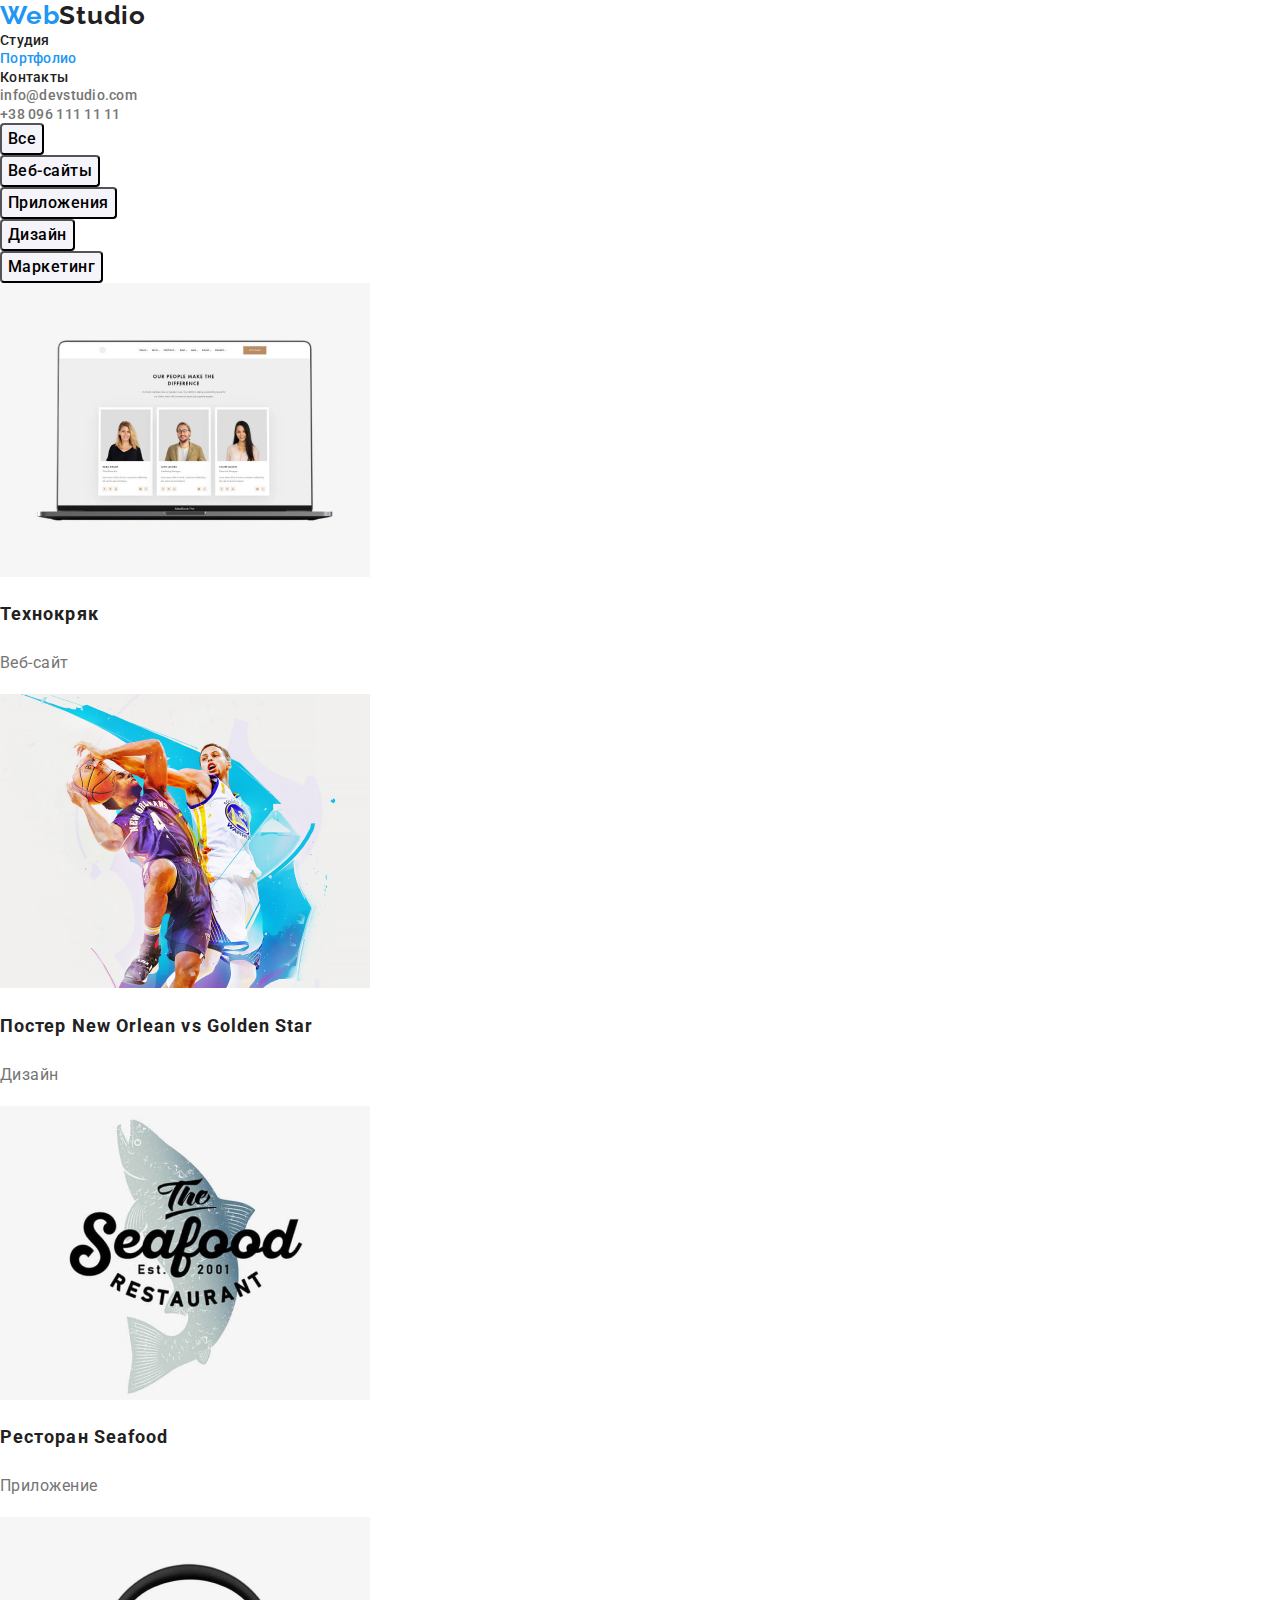
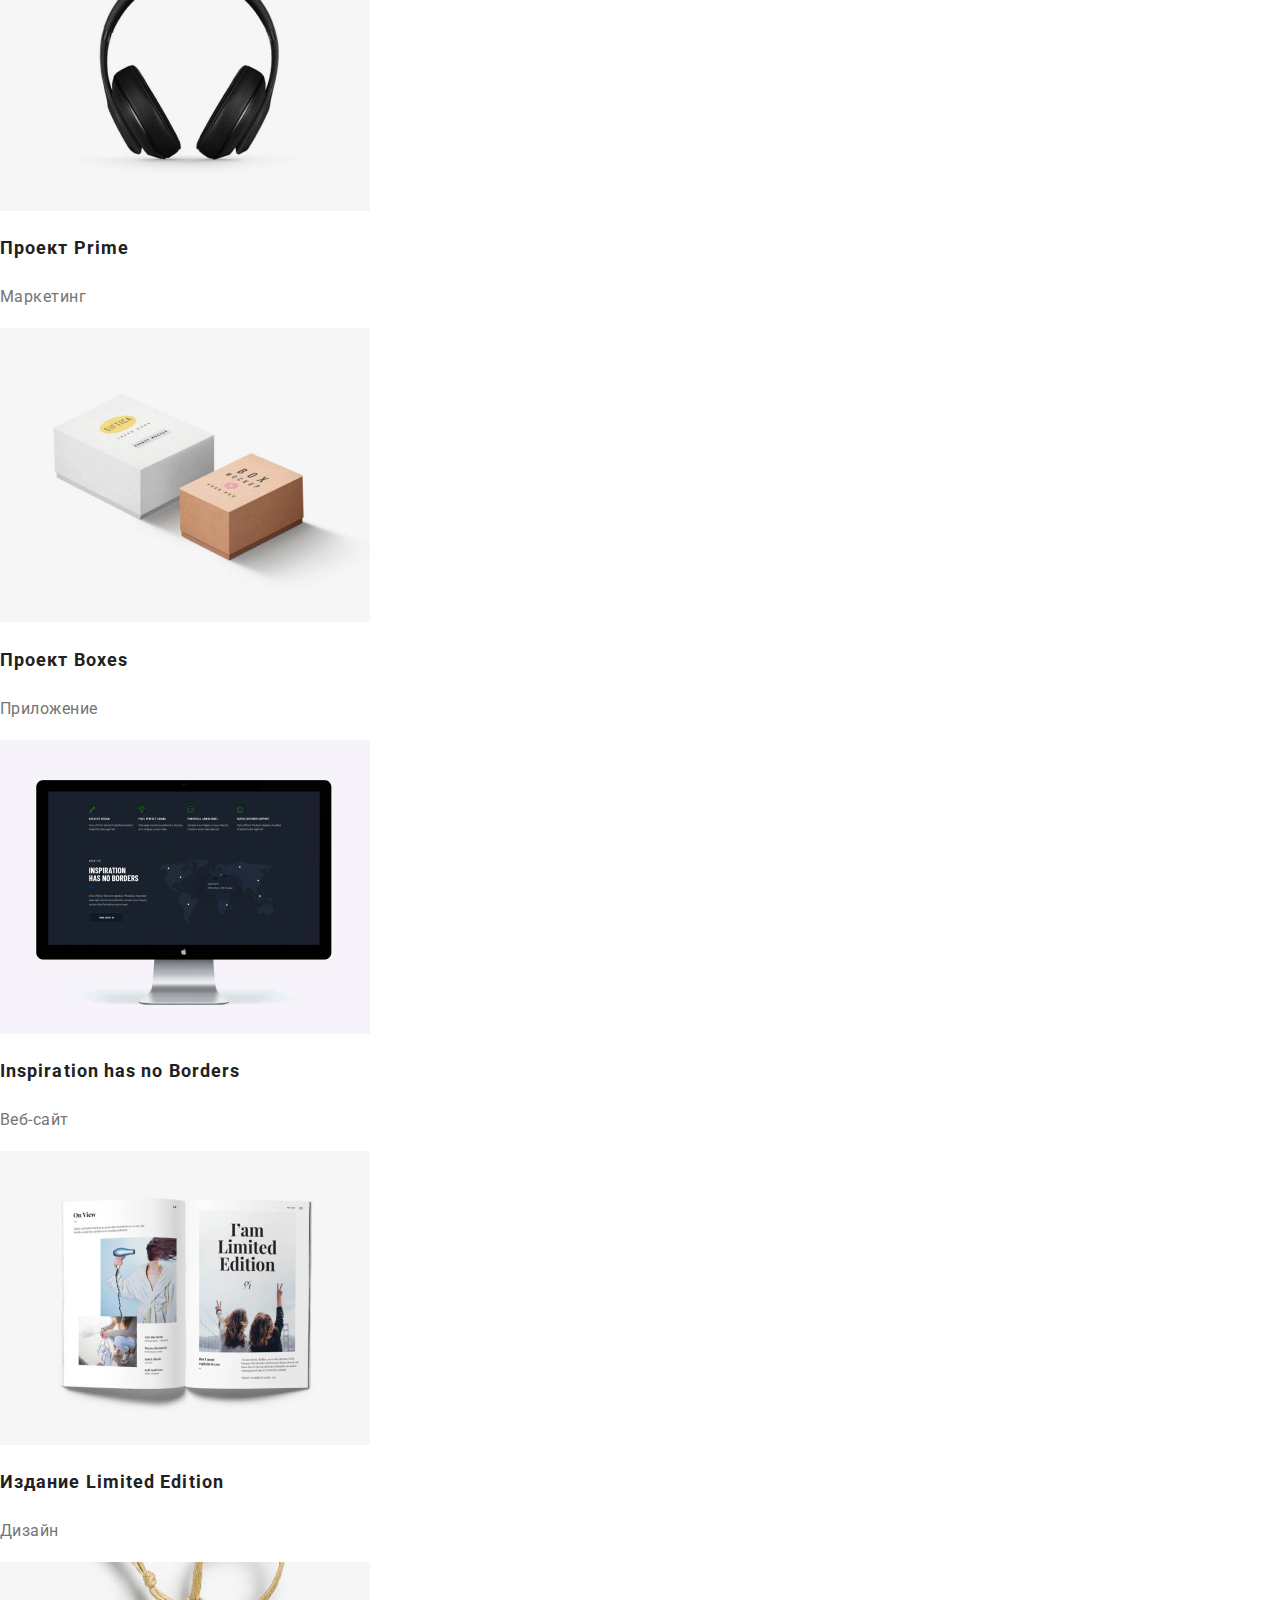
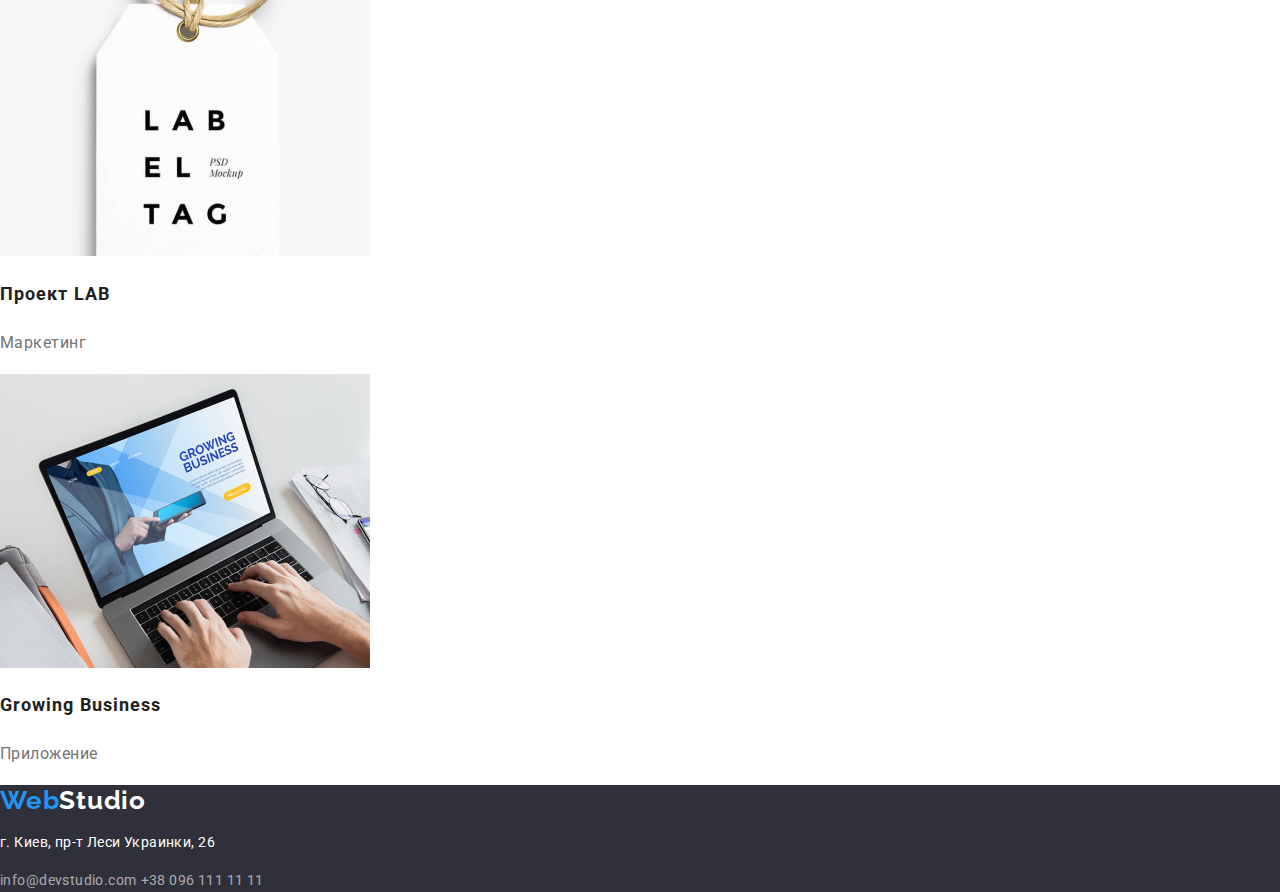
==== portfolio.html @ b707e2c2 "1-commit" ====
<!DOCTYPE html>
<html lang="ru">



<head>
    <meta charset="UTF-8">
    <meta name="viewport" content="width=device-width, initial-scale=1.0">
    <title>WebStudio</title>
    <link rel="preconnect" href="https://fonts.gstatic.com">
    <link href="https://fonts.googleapis.com/css2?family=Raleway:wght@400;700&family=Roboto:wght@400;500;700;900&display=swap" rel="stylesheet">
    <link rel="stylesheet" href="./css/normalize.css">
    <link rel="stylesheet" href="./css/portfolio.css">
    <link rel="stylesheet" href="./css/variables.css">
</head>



<body class="body">
    
    <!-- Шапка сайта -->
    <header class="header">
    
        <!-- Навигация сайта -->
        <nav>
            <!-- Лого сайта -->
            <a class="logotype"><span class="web">Web</span>Studio</a>

            <!-- Ссылки на страницы сайта -->
            <ul class="menu">
                <li><a href="./index.html">Студия</a></li>
                <li><a href="" class="current">Портфолио</a></li>
                <li><a href="">Контакты</a></li>
            </ul>
        </nav>



        <!-- Ссылки на mail и tel -->
        <ul class="contacts">
            <li><a href="mailto:info@devstudio.com">info@devstudio.com</a></li>
            <li><a href="tel:+38-096-111-11-11">+38 096 111 11 11</a></li>
        </ul>

    </header>

    

    <!-- Главный контент -->
    <main>
        
        <!-- Портфолио -->
        <section>
            
            <!-- Кнопки перехода между разделами портфолио -->
            <ul>
                <li><button class="job-btn">Все</button></li>
                <li><button class="job-btn">Веб-сайты</button></li>
                <li><button class="job-btn">Приложения</button></li>
                <li><button class="job-btn">Дизайн</button></li>
                <li><button class="job-btn">Маркетинг</button></li>
            </ul>
            


            <!-- Разделы портфолио -->
            <ul class="job">
                
                <!-- Карточка-1 -->
                <li>
                    <img src="./images/image-8.jpg" alt="Технокряк" width="370"/>
                    <h2 class="job-name">Технокряк</h2>
                    <p class="job-type">Веб-сайт</p>
                </li>



                <!-- Карточка-2 -->
                <li>
                    <img src="./images/image-9.jpg" alt="Постер New Orlean vs Golden Star" width="370"/>
                    <h2 class="job-name">Постер New Orlean vs Golden Star</h2>
                    <p class="job-type">Дизайн</p>
                </li>



                <!-- Карточка-3 -->
                <li>
                    <img src="./images/image-10.jpg" alt="Ресторан Seafood" width="370"/>
                    <h2 class="job-name">Ресторан Seafood</h2>
                    <p class="job-type">Приложение</p>
                </li>



                <!-- Карточка-4 -->
                <li>
                    <img src="./images/image-11.jpg" alt="Проект Prime" width="370"/>
                    <h2 class="job-name">Проект Prime</h2>
                    <p class="job-type">Маркетинг</p>
                </li>



                <!-- Карточка-5 -->
                <li>
                    <img src="./images/image-12.jpg" alt="Проект Boxes" width="370"/>
                    <h2 class="job-name">Проект Boxes</h2>
                    <p class="job-type">Приложение</p>
                </li>



                <!-- Карточка-6 -->
                <li>
                    <img src="./images/image-13.jpg" alt="Inspiration has no Borders" width="370"/>
                    <h2 class="job-name">Inspiration has no Borders</h2>
                    <p class="job-type">Веб-сайт</p>
                </li>



                <!-- Карточка-7 -->
                <li>
                    <img src="./images/image-14.jpg" alt="Издание Limited Edition" width="370"/>
                    <h2 class="job-name">Издание Limited Edition</h2>
                    <p class="job-type">Дизайн</p>
                </li>



                <!-- Карточка-8 -->
                <li>
                    <img src="./images/image-15.jpg" alt="Проект LAB" width="370"/>
                    <h2 class="job-name">Проект LAB</h2>
                    <p class="job-type">Маркетинг</p>
                </li>



                <!-- Карточка-9 -->
                <li>
                    <img src="./images/image-16.jpg" alt="Growing Business" width="370"/>
                    <h2 class="job-name">Growing Business</h2>
                    <p class="job-type">Приложение</p>
                </li>

            </ul>

        </section>

    </main>



    <!-- Футер -->
    <footer class="footer">
        
        <!-- Адрес и связь -->
        <ul>
            <li>
                <a class="footer-logo"><span class="footer-web">Web</span>Studio</a>

                <address class="footer-contacts">    
                    <p>г. Киев, пр-т Леси Украинки, 26</p>
                    <a href="mailto:info@devstudio.com">info@devstudio.com</a>
                    <a href="tel:+38-096-111-11-11">+38 096 111 11 11</a>
                </address>
            </li>
        </ul>

    </footer>



</body>



</html>
---- css/portfolio.css ----
/* OСНОВНОЙ ШРИФТ ДЛЯ ВСЕГО ДОКУМЕНТА И ССІЛОК */

body {
  font-family: 'Roboto', sans-serif;
}


/* HEADER */

.header {
  background-color: var(--bg-white-color);
}

.logotype {
  font-family: 'Raleway', sans-serif;
  font-style: normal;
  font-weight: bold;
  font-size: 26px;
  line-height: 31px;
  letter-spacing: 0.03em;
  color: var(--black-text);
}

.web {
  font-family: 'Raleway', sans-serif;
  font-style: normal;
  font-weight: bold;
  font-size: 26px;
  line-height: 31px;
  letter-spacing: 0.03em;
  color: var(--blue-text);
}

.menu a {
  font-style: normal;
  font-weight: 500;
  font-size: 14px;
  line-height: 16px;
  letter-spacing: 0.02em;
  color: var(--black-text);
}

.menu a.current {
  color: var(--blue-text);
}

.menu a:hover {
  color: var(--blue-text);
}

.contacts a {
  font-style: normal;
  font-weight: 500;
  font-size: 14px;
  line-height: 16px;
  letter-spacing: 0.02em;
  color: var(--gray-text);
}

.contacts a:hover {
  color: var(--blue-text);
}


/* JOB button*/

.job-btn {
  border-radius: 4px;
  background-color: var(--bg-light-gray-color);
  font-style: normal;
  font-weight: 500;
  font-size: 16px;
  line-height: 26px;
  text-align: center;
  letter-spacing: 0.03em;
  color: var(--black-tex);
}

.job-btn:hover,
.job-btn:focus,
.job-btn:active {
  border-radius: 4px;
  background-color: var(--bg-blue-color);
  color: var(--white-text);
}


/* JOB */

.job {
  background-color: var(--bg-white-color);
}

.job-name {
  font-style: normal;
  font-weight: bold;
  font-size: 18px;
  line-height: 36px;
  letter-spacing: 0.06em;
  color: var(--black-text);
}

.job-type {
  font-style: normal;
  font-weight: normal;
  font-size: 16px;
  line-height: 30px;
  letter-spacing: 0.03em;
  color: var(--gray-text);
}


/* FOOTER */

.footer {
  background-color: var(--bg-blue-color-hero);
}

.footer-logo {
  font-family: 'Raleway', sans-serif;
  font-style: normal;
  font-weight: bold;
  font-size: 26px;
  line-height: 31px;
  letter-spacing: 0.03em;
  color: var(--white-text);
}

.footer-web {
  font-family: 'Raleway', sans-serif;
  font-style: normal;
  font-weight: bold;
  font-size: 26px;
  line-height: 31px;
  letter-spacing: 0.03em;
  color: var(--blue-text);
}

.footer-contacts a {
  font-style: normal;
  font-weight: normal;
  font-size: 14px;
  line-height: 24px;
  letter-spacing: 0.03em;
  color: var(--gray-text-op60);
}

.footer-contacts p {
  font-style: normal;
  font-weight: normal;
  font-size: 14px;
  line-height: 24px;
  letter-spacing: 0.03em;
  color: var(--white-text);
}
---- css/variables.css ----
:root {
   --blue-text: #2196F3;
   --black-text: #212121;
   --gray-text: #757575;
   --white-text: #FFFFFF;
   --gray-text-op60: rgba(255, 255, 255, 0.6);

   --bg-white-color: #FFFFFF;
   --bg-blue-color-hero: #2F303A;
   --bg-light-gray-color: #F5F4FA;
   --bg-blue-color: #2196F3;
}
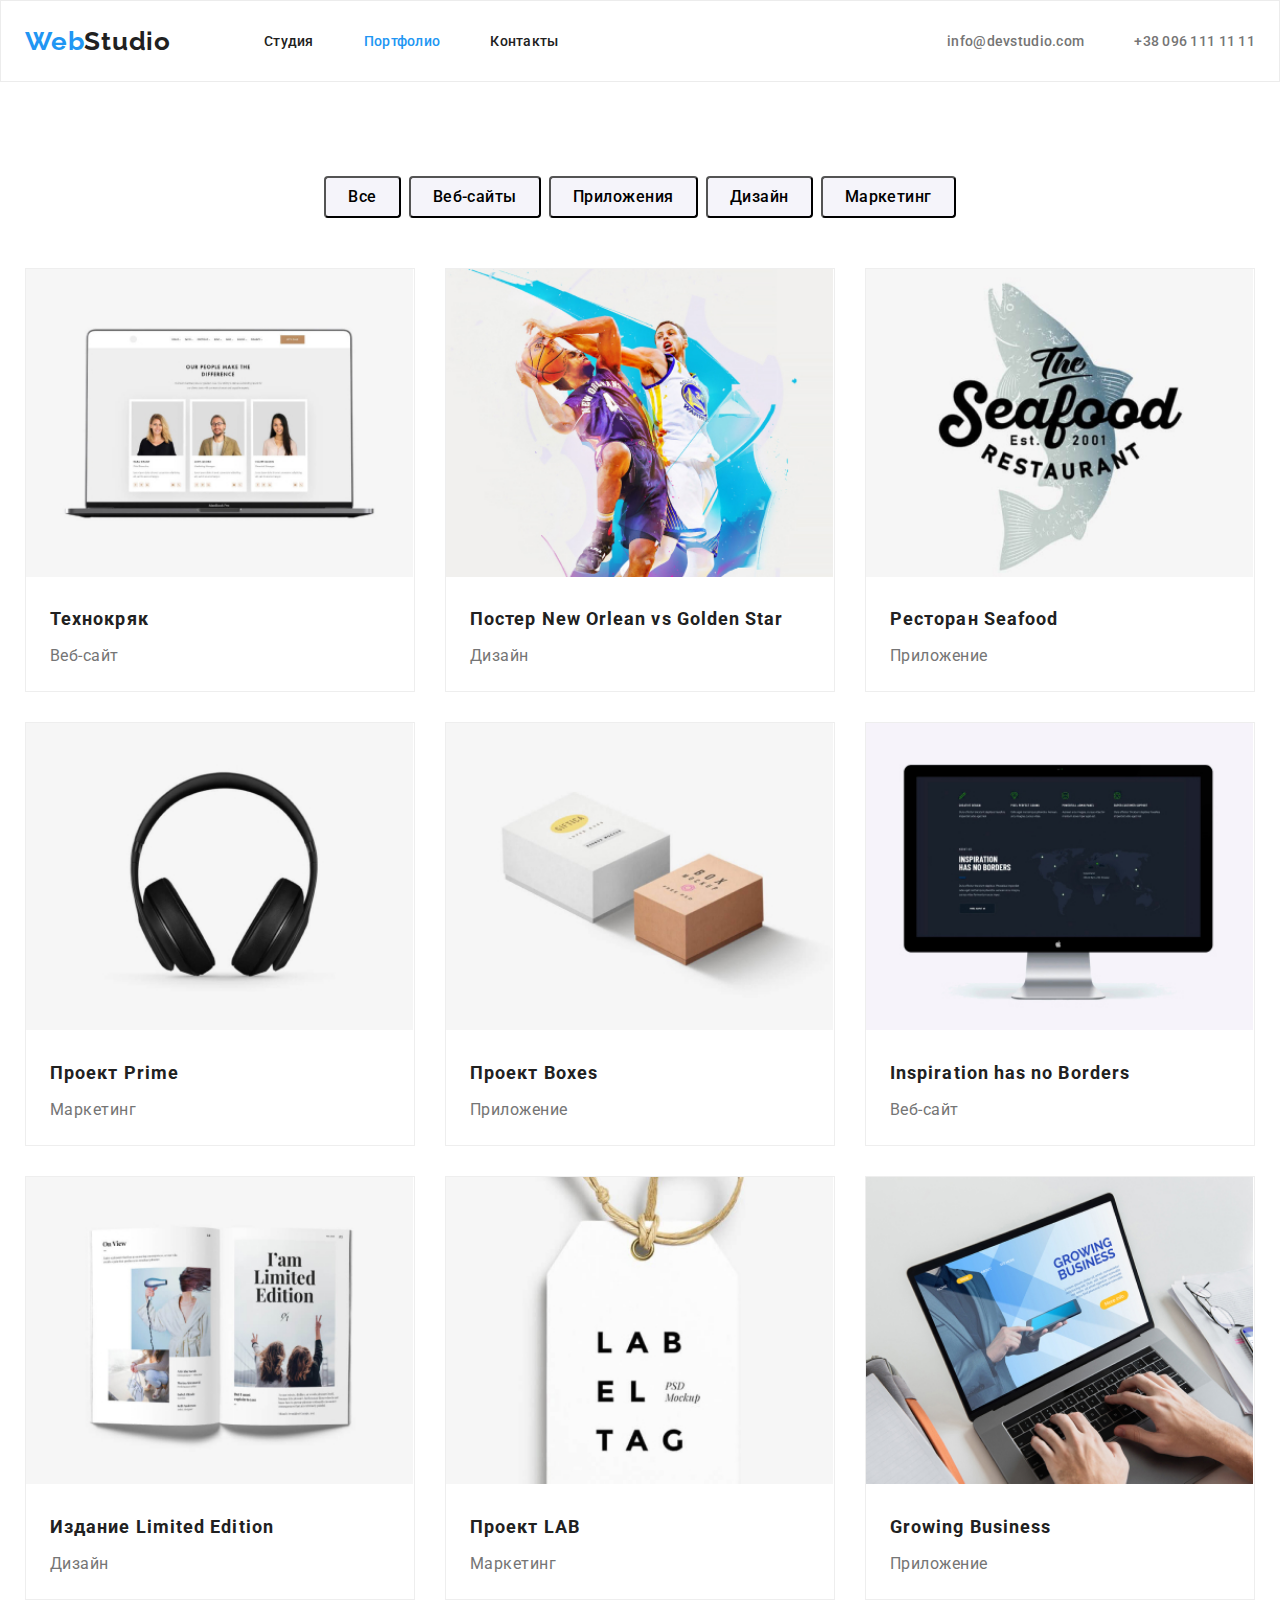
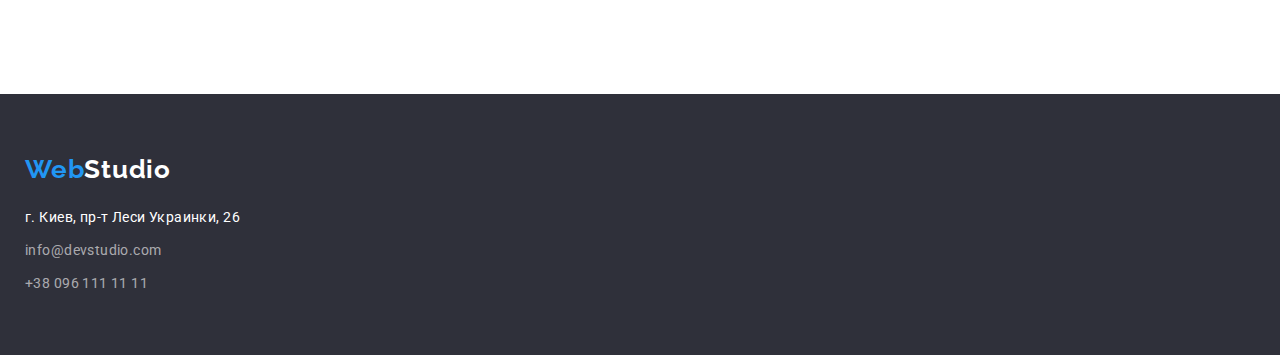
==== commit 6424c988: "6-commit" ====
--- a/portfolio.html
+++ b/portfolio.html
@@ -21,26 +21,51 @@
     <!-- Шапка сайта -->
     <header class="header">
     
-        <!-- Навигация сайта -->
-        <nav>
-            <!-- Лого сайта -->
-            <a class="logotype"><span class="web">Web</span>Studio</a>
-
-            <!-- Ссылки на страницы сайта -->
-            <ul class="menu">
-                <li><a href="./index.html">Студия</a></li>
-                <li><a href="" class="current">Портфолио</a></li>
-                <li><a href="">Контакты</a></li>
+        <!-- Контейнер для стилизации секции -->
+        <div class="header-container">
+
+            <!-- Навигация сайта -->
+            <nav class="main-navigation">
+                
+                <!-- Лого сайта -->
+                <a class="logotype">
+                    <span class="web">Web</span>Studio
+                </a>
+
+                <!-- Ссылки на страницы сайта -->
+                <ul class="menu-navigation">
+
+                    <li class="navigation-list">
+                        <a href="./index.html" class="navigation-link">Студия</a>
+                    </li>
+
+                    <li class="navigation-list">
+                        <a href="./portfolio.html" class="navigation-link current">Портфолио</a>
+                    </li>
+
+                    <li class="navigation-list">
+                        <a href="" class="navigation-link">Контакты</a>
+                    </li>
+
+                </ul>
+
+            </nav>
+
+
+            <!-- Ссылки на mail и tel -->
+            <ul class="contacts">
+                
+                <li class="contacts-list">
+                    <a href="mailto:info@devstudio.com" class="contacts-link">info@devstudio.com</a>
+                </li>
+
+                <li class="contacts-list">
+                    <a href="tel:+38-096-111-11-11" class="contacts-link">+38 096 111 11 11</a>
+                </li>
+
             </ul>
-        </nav>
-
-
-
-        <!-- Ссылки на mail и tel -->
-        <ul class="contacts">
-            <li><a href="mailto:info@devstudio.com">info@devstudio.com</a></li>
-            <li><a href="tel:+38-096-111-11-11">+38 096 111 11 11</a></li>
-        </ul>
+        
+        </div>
 
     </header>
 
@@ -52,100 +77,121 @@
         <!-- Портфолио -->
         <section>
             
-            <!-- Кнопки перехода между разделами портфолио -->
-            <ul>
-                <li><button class="job-btn">Все</button></li>
-                <li><button class="job-btn">Веб-сайты</button></li>
-                <li><button class="job-btn">Приложения</button></li>
-                <li><button class="job-btn">Дизайн</button></li>
-                <li><button class="job-btn">Маркетинг</button></li>
-            </ul>
-            
-
-
-            <!-- Разделы портфолио -->
-            <ul class="job">
+            <!-- Контейнер для стилизации секции -->
+            <div class="portfolio-container">    
+
+                <!-- Кнопки перехода между разделами портфолио -->
+                <ul class="buttons">
+                    
+                    <li class="buttons-list">
+                        <button class="job-btn">Все</button>
+                    </li>
+
+                    <li class="buttons-list">
+                        <button class="job-btn">Веб-сайты</button>
+                    </li>
+
+                    <li class="buttons-list">
+                        <button class="job-btn">Приложения</button>
+                    </li>
+
+                    <li class="buttons-list">
+                        <button class="job-btn">Дизайн</button>
+                    </li>
+
+                    <li class="buttons-list">
+                        <button class="job-btn">Маркетинг</button>
+                    </li>
+
+                </ul>
                 
-                <!-- Карточка-1 -->
-                <li>
-                    <img src="./images/image-8.jpg" alt="Технокряк" width="370"/>
-                    <h2 class="job-name">Технокряк</h2>
-                    <p class="job-type">Веб-сайт</p>
-                </li>
-
-
-
-                <!-- Карточка-2 -->
-                <li>
-                    <img src="./images/image-9.jpg" alt="Постер New Orlean vs Golden Star" width="370"/>
-                    <h2 class="job-name">Постер New Orlean vs Golden Star</h2>
-                    <p class="job-type">Дизайн</p>
-                </li>
-
-
-
-                <!-- Карточка-3 -->
-                <li>
-                    <img src="./images/image-10.jpg" alt="Ресторан Seafood" width="370"/>
-                    <h2 class="job-name">Ресторан Seafood</h2>
-                    <p class="job-type">Приложение</p>
-                </li>
-
-
-
-                <!-- Карточка-4 -->
-                <li>
-                    <img src="./images/image-11.jpg" alt="Проект Prime" width="370"/>
-                    <h2 class="job-name">Проект Prime</h2>
-                    <p class="job-type">Маркетинг</p>
-                </li>
-
-
-
-                <!-- Карточка-5 -->
-                <li>
-                    <img src="./images/image-12.jpg" alt="Проект Boxes" width="370"/>
-                    <h2 class="job-name">Проект Boxes</h2>
-                    <p class="job-type">Приложение</p>
-                </li>
-
-
-
-                <!-- Карточка-6 -->
-                <li>
-                    <img src="./images/image-13.jpg" alt="Inspiration has no Borders" width="370"/>
-                    <h2 class="job-name">Inspiration has no Borders</h2>
-                    <p class="job-type">Веб-сайт</p>
-                </li>
-
-
-
-                <!-- Карточка-7 -->
-                <li>
-                    <img src="./images/image-14.jpg" alt="Издание Limited Edition" width="370"/>
-                    <h2 class="job-name">Издание Limited Edition</h2>
-                    <p class="job-type">Дизайн</p>
-                </li>
-
-
-
-                <!-- Карточка-8 -->
-                <li>
-                    <img src="./images/image-15.jpg" alt="Проект LAB" width="370"/>
-                    <h2 class="job-name">Проект LAB</h2>
-                    <p class="job-type">Маркетинг</p>
-                </li>
-
-
-
-                <!-- Карточка-9 -->
-                <li>
-                    <img src="./images/image-16.jpg" alt="Growing Business" width="370"/>
-                    <h2 class="job-name">Growing Business</h2>
-                    <p class="job-type">Приложение</p>
-                </li>
-
-            </ul>
+
+
+                <!-- Разделы портфолио -->
+                <ul class="job">
+                    
+                    <!-- Карточка-1 -->
+                    <li class="job-list">
+                        <img src="./images/image-8.jpg" alt="Технокряк" width="387"/>
+                        <h2 class="job-name">Технокряк</h2>
+                        <p class="job-type">Веб-сайт</p>
+                    </li>
+
+
+
+                    <!-- Карточка-2 -->
+                    <li class="job-list">
+                        <img src="./images/image-9.jpg" alt="Постер New Orlean vs Golden Star" width="387"/>
+                        <h2 class="job-name">Постер New Orlean vs Golden Star</h2>
+                        <p class="job-type">Дизайн</p>
+                    </li>
+
+
+
+                    <!-- Карточка-3 -->
+                    <li class="job-list">
+                        <img src="./images/image-10.jpg" alt="Ресторан Seafood" width="387"/>
+                        <h2 class="job-name">Ресторан Seafood</h2>
+                        <p class="job-type">Приложение</p>
+                    </li>
+
+
+
+                    <!-- Карточка-4 -->
+                    <li class="job-list">
+                        <img src="./images/image-11.jpg" alt="Проект Prime" width="387"/>
+                        <h2 class="job-name">Проект Prime</h2>
+                        <p class="job-type">Маркетинг</p>
+                    </li>
+
+
+
+                    <!-- Карточка-5 -->
+                    <li class="job-list">
+                        <img src="./images/image-12.jpg" alt="Проект Boxes" width="387"/>
+                        <h2 class="job-name">Проект Boxes</h2>
+                        <p class="job-type">Приложение</p>
+                    </li>
+
+
+
+                    <!-- Карточка-6 -->
+                    <li class="job-list">
+                        <img src="./images/image-13.jpg" alt="Inspiration has no Borders" width="387"/>
+                        <h2 class="job-name">Inspiration has no Borders</h2>
+                        <p class="job-type">Веб-сайт</p>
+                    </li>
+
+
+
+                    <!-- Карточка-7 -->
+                    <li class="job-list">
+                        <img src="./images/image-14.jpg" alt="Издание Limited Edition" width="387"/>
+                        <h2 class="job-name">Издание Limited Edition</h2>
+                        <p class="job-type">Дизайн</p>
+                    </li>
+
+
+
+                    <!-- Карточка-8 -->
+                    <li class="job-list">
+                        <img src="./images/image-15.jpg" alt="Проект LAB" width="387"/>
+                        <h2 class="job-name">Проект LAB</h2>
+                        <p class="job-type">Маркетинг</p>
+                    </li>
+
+
+
+                    <!-- Карточка-9 -->
+                    <li class="job-list">
+                        <img src="./images/image-16.jpg" alt="Growing Business" width="387"/>
+                        <h2 class="job-name">Growing Business</h2>
+                        <p class="job-type">Приложение</p>
+                    </li>
+
+                </ul>
+
+            </div>
 
         </section>
 
@@ -156,18 +202,23 @@
     <!-- Футер -->
     <footer class="footer">
         
-        <!-- Адрес и связь -->
-        <ul>
-            <li>
-                <a class="footer-logo"><span class="footer-web">Web</span>Studio</a>
-
-                <address class="footer-contacts">    
-                    <p>г. Киев, пр-т Леси Украинки, 26</p>
-                    <a href="mailto:info@devstudio.com">info@devstudio.com</a>
-                    <a href="tel:+38-096-111-11-11">+38 096 111 11 11</a>
-                </address>
-            </li>
-        </ul>
+        <!-- Контейнер для стилизации секции -->
+        <div class="footer-container"> 
+
+            <!-- Адрес и связь -->
+            <ul class="footer-list">
+                <li>
+                    <a class="footer-logo"><span class="footer-web">Web</span>Studio</a>
+
+                    <address class="footer-contacts">    
+                        <p class="location">г. Киев, пр-т Леси Украинки, 26</p>
+                        <a href="mailto:info@devstudio.com" class="mail-link">info@devstudio.com</a>
+                        <a href="tel:+38-096-111-11-11" class="tel-link">+38 096 111 11 11</a>
+                    </address>
+                </li>
+            </ul>
+
+        </div>
 
     </footer>
 
--- a/css/portfolio.css
+++ b/css/portfolio.css
@@ -9,9 +9,26 @@
 
 .header {
   background-color: var(--bg-white-color);
+  border: 1px solid #ECECEC;
+}
+
+.header-container {
+  display: flex; /* выстраивает flex-контейнеры в одну строку родительского блок */
+  align-items: center; /* выравнивание flex-контейнеров по центру родительского блока */
+  width: 1230px; /* ширина контейнера */
+  padding-left: 15px; /* чтобы не сливался контент с вьюпортом */
+  padding-right: 15px; /* чтобы не сливался контент с вьюпортом */
+  margin-left: auto; /* центрирование контейнера */
+  margin-right: auto; /* центрирование контейнера */
+}
+
+.main-navigation {
+  display: flex; /* превращает main-navigation во flex-контейнер */
+  align-items: center; /* выравнивание flex-контейнеров по центру родительского блока */
 }
 
 .logotype {
+  margin-right: 93px; /* отступ справа от logotype до menu-navigation */
   font-family: 'Raleway', sans-serif;
   font-style: normal;
   font-weight: bold;
@@ -31,7 +48,22 @@
   color: var(--blue-text);
 }
 
-.menu a {
+.menu-navigation {
+  display: flex; /* превращает menu-navigation во flex-контейнер */
+}
+
+.navigation-list {
+  margin-right: 50px; /* отступ справа между пунктами меню */
+}
+
+.navigation-list:last-child {
+  margin-right: 0px; /* снимает отступ справа у последнего пункта меню */
+}
+
+.navigation-link {
+  display: block; /* делает ссылку блочным боксом для того чтобы работали отступы */
+  padding-top: 32px; /* увеличение области выделения ссылки */
+  padding-bottom: 32px; /* увеличение области выделения ссылки */
   font-style: normal;
   font-weight: 500;
   font-size: 14px;
@@ -40,15 +72,31 @@
   color: var(--black-text);
 }
 
-.menu a.current {
-  color: var(--blue-text);
-}
-
-.menu a:hover {
-  color: var(--blue-text);
-}
-
-.contacts a {
+.navigation-link.current {
+  color: var(--blue-text);
+}
+
+.navigation-link:hover {
+  color: var(--blue-text);
+}
+
+.contacts {
+  display: flex; /* превращает contacts во flex-контейнер */
+  margin-left: auto; /* перемещает меню конактов в правый край */
+}
+
+.contacts-list {
+  margin-left: 50px; /* отступ слева между пунктами контактов */
+}
+
+.contacts-list:first-child {
+  margin-left: 0px; /* снимает отступ слева у последнего пункта контактов */
+}
+
+.contacts-link {
+  display: block; /* делает ссылку блочным боксом для того чтобы работали отступы */
+  padding-top: 32px; /* увеличение области выделения ссылки */
+  padding-bottom: 32px; /* увеличение области выделения ссылки */
   font-style: normal;
   font-weight: 500;
   font-size: 14px;
@@ -57,23 +105,54 @@
   color: var(--gray-text);
 }
 
-.contacts a:hover {
+.contacts-link:hover {
   color: var(--blue-text);
 }
 
 
 /* JOB button*/
 
+.portfolio-container {
+  width: 1230px; /* ширина контейнера */
+  padding-left: 15px; /* чтобы не сливался контент с вьюпортом */
+  padding-right: 15px; /* чтобы не сливался контент с вьюпортом */
+  padding-top: 94px; /* внутренний верхний отступ от родительского блока до дочернего */
+  padding-bottom: 94px; /* внутренний нижний отступ от родительского блока до дочернего */
+  margin-left: auto; /* центрирование контейнера */
+  margin-right: auto; /* центрирование контейнера */
+}
+
+.buttons {
+  display: flex; /* превращает buttons-list во flex-контейнер */
+  justify-content: center; /* выравнивание flex-элементов по центру */
+}
+
+.buttons-list {
+  display: flex; /* превращает contacts во flex-контейнер */
+  display: inline-block;
+  margin-right: 8px;
+}
+
+.buttons-list:last-child {
+  margin-right: 0px; /* снимает отступ справа у последнего пункта меню */
+}
+
 .job-btn {
-  border-radius: 4px;
-  background-color: var(--bg-light-gray-color);
-  font-style: normal;
-  font-weight: 500;
-  font-size: 16px;
-  line-height: 26px;
-  text-align: center;
-  letter-spacing: 0.03em;
-  color: var(--black-tex);
+  background-color: var(--bg-light-gray-color); /* цвет фона кнопки */
+  border-radius: 4px; /* закругление границ кнопки */
+  padding-left: 22px; /* отступ шрифта от границ кнопки */
+  padding-top: 6px; /* отступ шрифта от границ кнопки */
+  padding-right: 22px; /* отступ шрифта от границ кнопки */
+  padding-bottom: 6px; /* отступ шрифта от границ кнопки */
+  min-width: 73px; /* минимальная ширина кнопки */
+  color: var(--black-tex); /* цвет шрифта */
+  font-style: normal; /* начертание шрифта */
+  font-weight: 500; /* насыщеность шрифта */
+  font-size: 16px; /* размер шрифта */
+  line-height: 26px; /* выравнивание текста по центру */
+  text-align: center; /* междустрочное расстояние */
+  letter-spacing: 0.03em; /* расстояние между буквами */
+  margin-bottom: 50px;
 }
 
 .job-btn:hover,
@@ -89,9 +168,30 @@
 
 .job {
   background-color: var(--bg-white-color);
+  display: flex;
+  flex-wrap: wrap;
+}
+
+.job-list {
+  width: calc((100% - 60px) / 3);
+  margin-right: 30px;
+  margin-bottom: 30px;
+  box-sizing: border-box;
+  border: 1px solid #EEEEEE;
+}
+
+.job-list:nth-child(3n) {
+  margin-right: 0px;
+}
+
+.job-list:nth-last-child(-n + 3) {
+  margin-bottom: 0px;
 }
 
 .job-name {
+  margin-top: 20px;
+  margin-bottom: 4px;
+  margin-left: 24px;
   font-style: normal;
   font-weight: bold;
   font-size: 18px;
@@ -101,6 +201,9 @@
 }
 
 .job-type {
+  margin-top: 0px;
+  margin-bottom: 20px;
+  margin-left: 24px;
   font-style: normal;
   font-weight: normal;
   font-size: 16px;
@@ -116,7 +219,19 @@
   background-color: var(--bg-blue-color-hero);
 }
 
+.footer-container {
+  width: 1230px; /* ширина контейнера */
+  padding-left: 15px; /* чтобы не сливался контент с вьюпортом */
+  padding-right: 15px; /* чтобы не сливался контент с вьюпортом */
+  padding-top: 60px;
+  padding-bottom: 60px;
+  margin-left: auto; /* центрирование контейнера */
+  margin-right: auto; /* центрирование контейнера */
+}
+
 .footer-logo {
+  display: block;
+  margin-bottom: 20px;
   font-family: 'Raleway', sans-serif;
   font-style: normal;
   font-weight: bold;
@@ -136,20 +251,35 @@
   color: var(--blue-text);
 }
 
-.footer-contacts a {
+.location {
+  display: block;
+  margin-top: 0px;
+  margin-bottom: 9px;
   font-style: normal;
   font-weight: normal;
   font-size: 14px;
   line-height: 24px;
   letter-spacing: 0.03em;
+  color: var(--white-text);
+}
+
+.mail-link {
+  display: block;
+  margin-bottom: 9px;
+  font-style: normal;
+  font-weight: normal;
+  font-size: 14px;
+  line-height: 24px;
+  letter-spacing: 0.03em;
   color: var(--gray-text-op60);
 }
 
-.footer-contacts p {
+.tel-link {
+  display: block;
   font-style: normal;
   font-weight: normal;
   font-size: 14px;
   line-height: 24px;
   letter-spacing: 0.03em;
-  color: var(--white-text);
+  color: var(--gray-text-op60);
 }